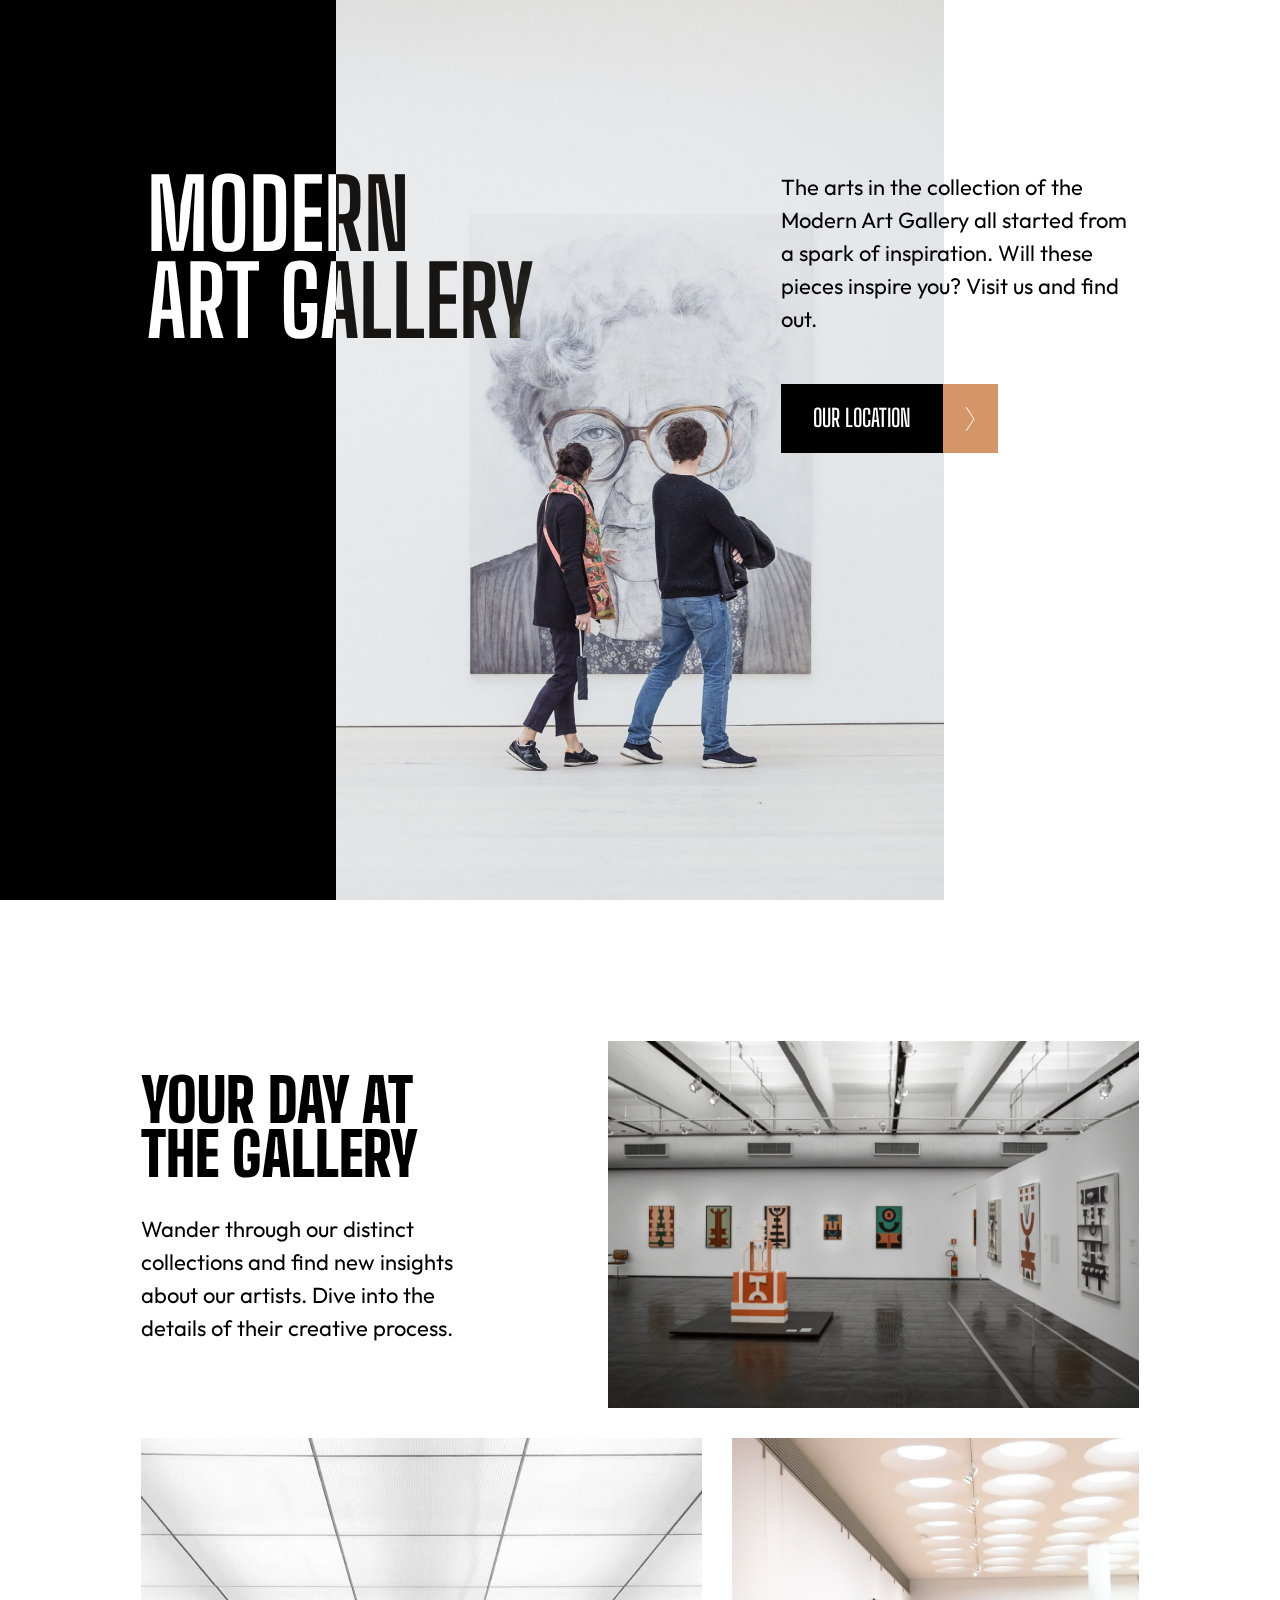
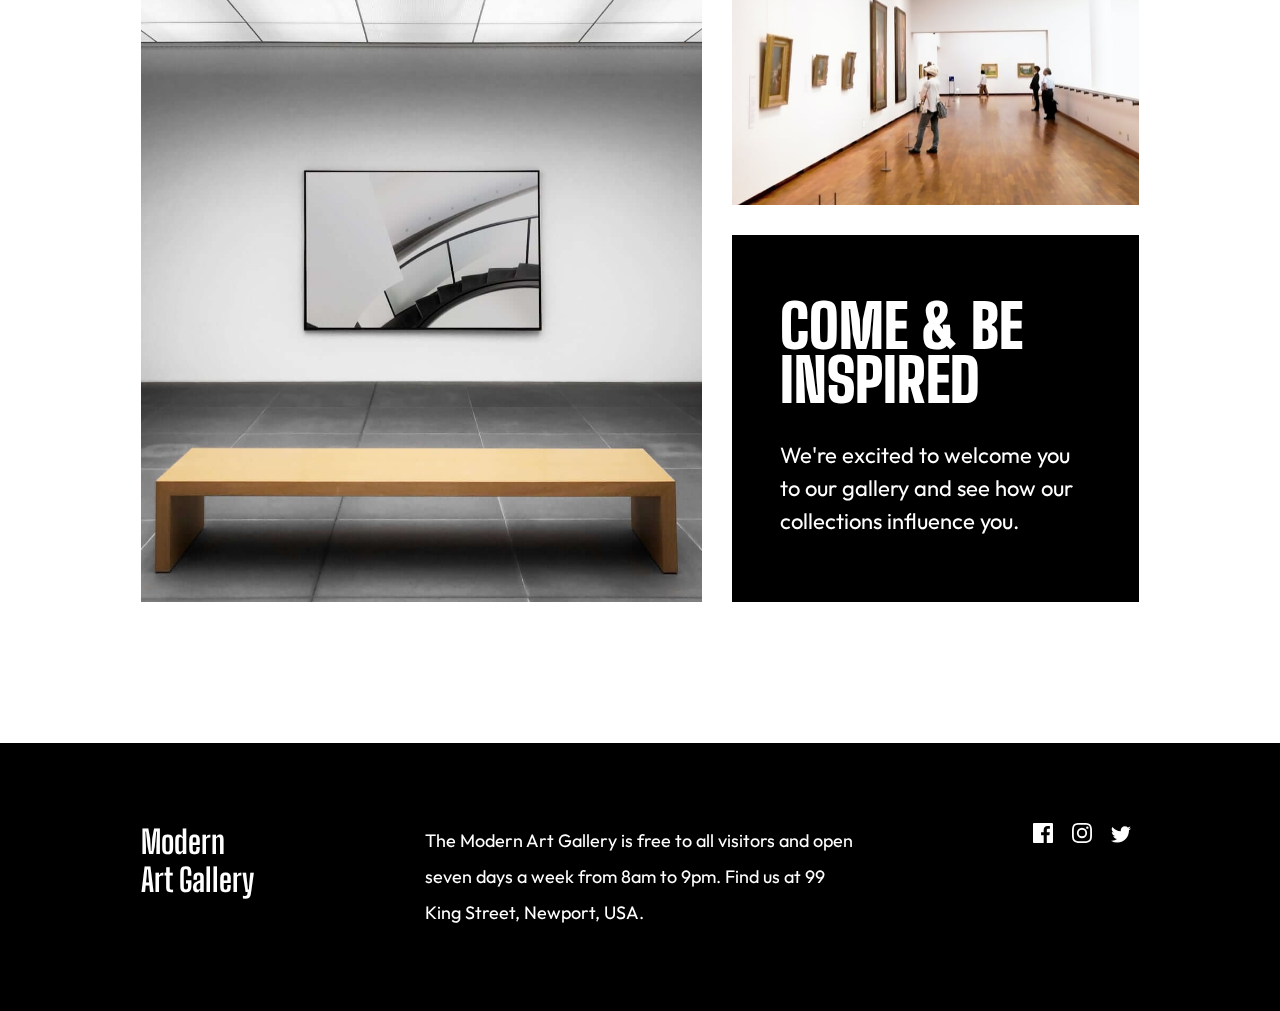
==== index.html @ ab027373 "first" ====
<!DOCTYPE html>
<html lang="en">
<head>
    <meta charset="UTF-8">
    <meta http-equiv="X-UA-Compatible" content="IE=edge">
    <meta name="viewport" content="width=device-width, initial-scale=1.0">
    <title>art gallery page</title>
    <link rel="stylesheet" href="index.css">
</head>
<body>
    <div class="hero__container">
        <div class="hero__section">  
            <div><h1>Modern<br> Art Gallery</h1></div>
            <div class="hero__content">
                <p>The arts in the collection of the Modern Art Gallery all started from a spark of inspiration. Will these pieces inspire you? Visit us and find out.</p>
                <div class="location__link">
                    <p>Our Location</p>
                    <img class="right__arrow" src="images/icons/icon-arrow-right.svg" alt="right arrow">
                </div>
            </div>
        </div>
    </div>

    <section>
        <div class="section__container">
            <div class="box item__1">
                <h2>Your day at the gallery</h2>
                <p>Wander through our distinct collections and find new insights about our artists. Dive into the details of their creative process.</p>
            </div>
            <div class="box item__2"><img src="images/desktop/image-grid-1@2x.jpg" alt="art gallery"></div>
            <div class="box item__3"><img src="images/desktop/image-grid-2@2x.jpg" alt="bench"></div>
            <div class="box item__4"><img src="images/desktop/image-grid-3@2x.jpg" alt="people"></div>
            <div class="box item__5">
                <h2>Come & be inspired</h2>
                <p>We're excited to welcome you to our gallery and see how our collections influence you.</p>
            </div>
        </div>
    </section>

    <footer>
        <div class="footer__container">
            <h2>Modern <br> Art Gallery</h2>
            <p>The Modern Art Gallery is free to all visitors and open seven days a week from 8am to 9pm. Find us at 99 King Street, Newport, USA.</p>
            <div class="socials">
                <img src="images/icons/icon-facebook.svg" alt="facebook icon">
                <img src="images/icons/icon-instagram.svg" alt="instagram icon">
                <img src="images/icons/icon-twitter.svg" alt="twitter icon">
            </div>
        </div>
    </footer>
</body>
</html>
---- index.css ----
@import url('https://fonts.googleapis.com/css2?family=Big+Shoulders+Display:wght@400;600;900&display=swap');
@import url('https://fonts.googleapis.com/css2?family=Outfit:wght@300&display=swap');

* {
    padding: 0;
    margin: 0;
    box-sizing: border-box;
    font-family: 'Outfit', sans-serif;
}

body {
    height: 100vh;
    max-width: 1440px;
    margin: 0 auto;
}

.hero__container {
    background: linear-gradient(to right, black 50%, white 50%);
    height: 100vh;
}

.hero__section {
    background-image: url(images/desktop/image-hero@2x.jpg);
    background-size: contain;
    background-repeat: no-repeat;
    background-position: center;
    height: 100vh;
    display: flex;
    justify-content: space-between;
    padding: 11.5%;
}

h1 {
    font-family: 'Big Shoulders Display', sans-serif;
    font-size: 6rem;
    text-transform: uppercase;
    line-height: .9;
    mix-blend-mode: difference;
    color: white;
    margin-top: 1.5rem;
}

.hero__content {
    width: 22rem;
    margin-top: 1.5rem;
}

.hero__content p {
    font-family: 'Outfit', sans-serif;
    font-size: 1.375rem;
    line-height: 1.5;
}

.location__link {
    display: flex;
    margin-top: 3rem;
}

.location__link p{
    margin-top: 0;
    padding: 1rem 2rem;
    color: white;
    background-color: black;
    text-transform: uppercase;
    font-size: 1.5rem;
    font-family: 'Big Shoulders Display', sans-serif;
    font-weight: 600;
    text-align: center;
}

.right__arrow {
    background: hsl(25, 56%, 62%);
    padding: 1.4rem;
    left: 10rem;
}

.section__container {
    padding: 11%;
    display: grid;
    grid-template-columns: 1fr .5fr .5fr .5fr 1fr 1fr;
    grid-template-rows: 1fr 1fr 1fr;
    grid-template-areas: 
    "one one . two two two"
    "three three three three four four"
    "three three three three five five";
    gap: 1.875rem;
    align-items: stretch;
}

.box img {
    height: 100%;
    width: 100%;
    object-fit: cover;
}

.item__1 {
    margin-top: 2rem;
    grid-area: one;
}

.item__1 h2 {
    font-family: 'Big Shoulders Display', sans-serif;
    text-transform: uppercase;
    font-weight: 900;
    font-size: 3.75rem;
    line-height: .9;
}

.item__1 p {
    font-size: 1.375rem;
    line-height: 1.5;
    margin-top: 2rem;
}

.item__2 {
    grid-area: two;
}

.item__3 {
    grid-area: three;
}

.item__4 {
    grid-area: four;
}

.item__5 {
    background: black;
    padding: 4rem 3rem;
    grid-area: five;
    height: 100%;
    width: 100%;
}

.item__5 h2 {
    font-family: 'Big Shoulders Display', sans-serif;
    color: white;
    font-weight: 900;
    font-size: 3.75rem;
    line-height: .9;
    text-transform: uppercase;
}

.item__5 p {
    color: white;
    margin-top: 2rem;
    line-height: 1.5;
    font-size: 1.375rem;
}

footer {
    background-color: black;
}

.footer__container {
    color: white;
    display: flex;
    justify-content: space-between;
    padding: 5rem 11%;
}

.footer__container h2 {
    font-family: 'Big Shoulders Display', sans-serif;
    font-size: 2rem;
}

.footer__container p {
    width: 26.8rem;
    font-size: 1.125rem;
    line-height: 2;
}

.socials img {
    padding: 0 .5rem;
}
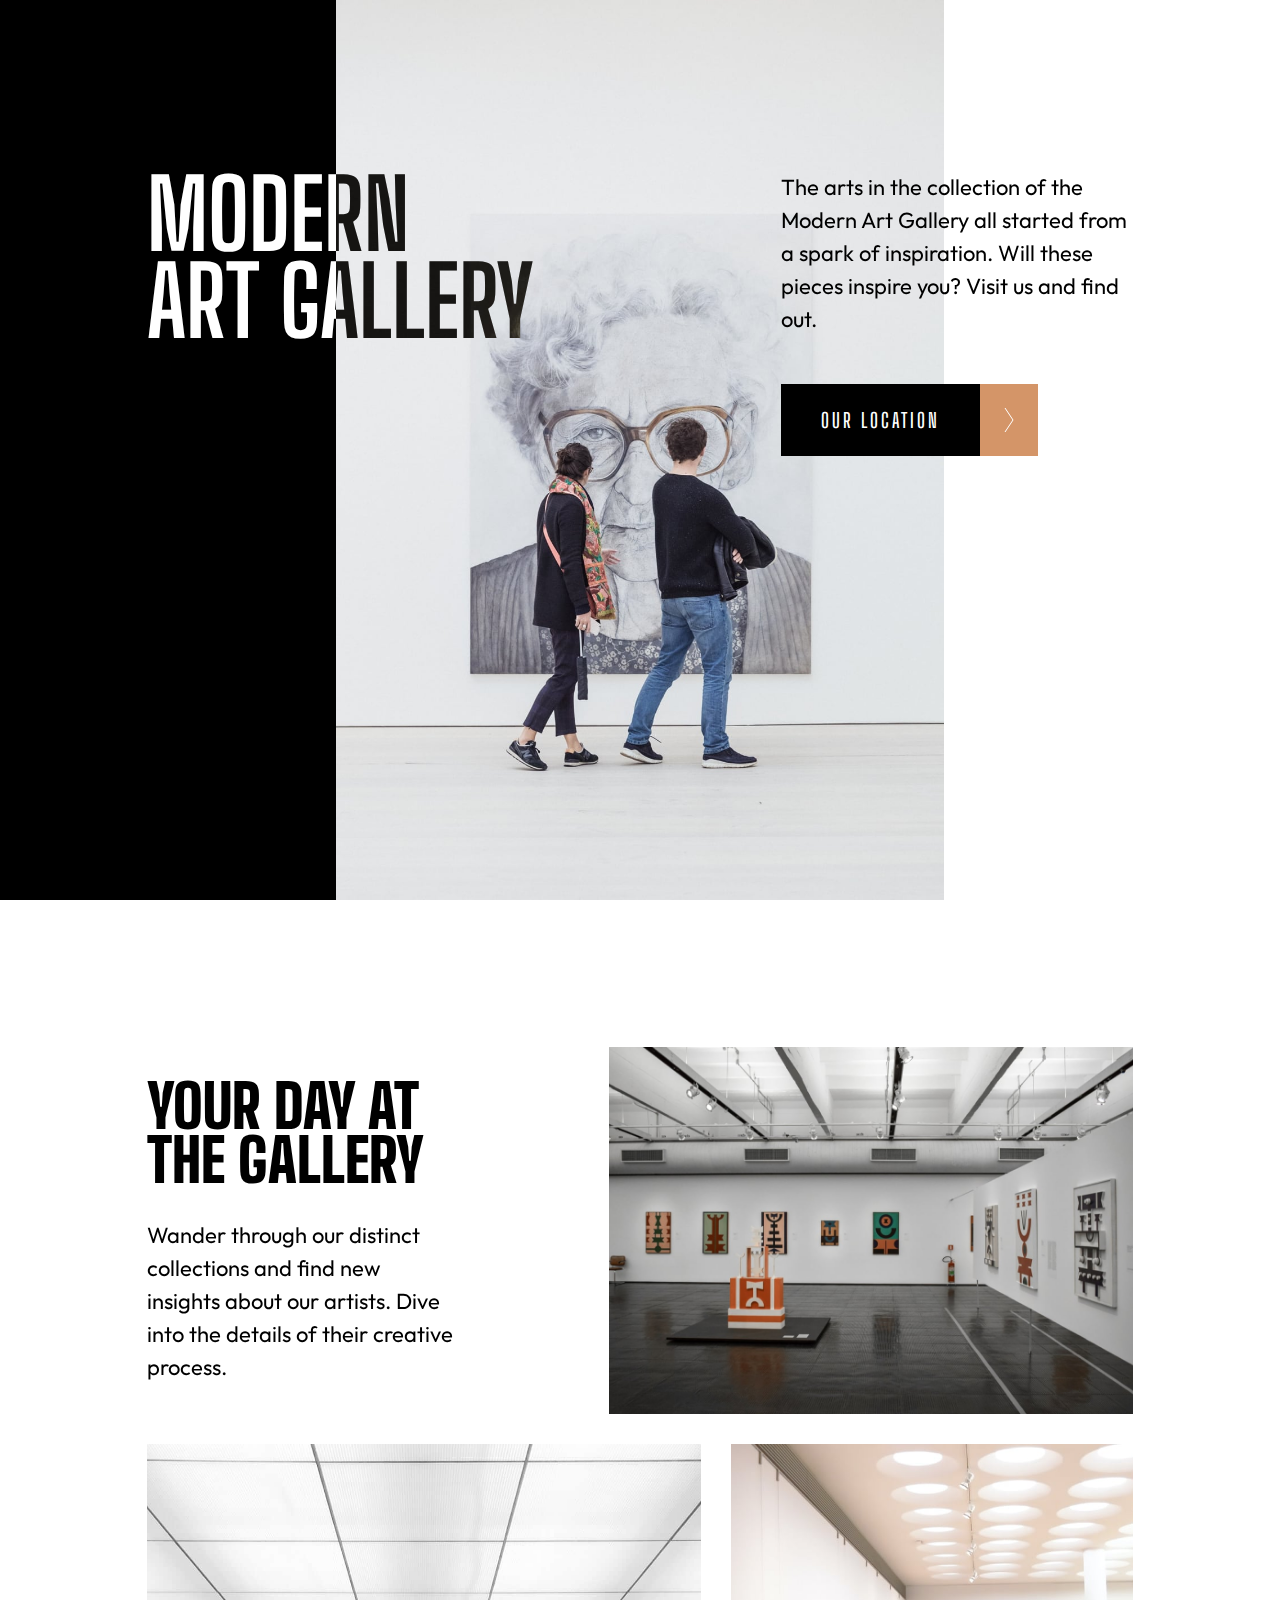
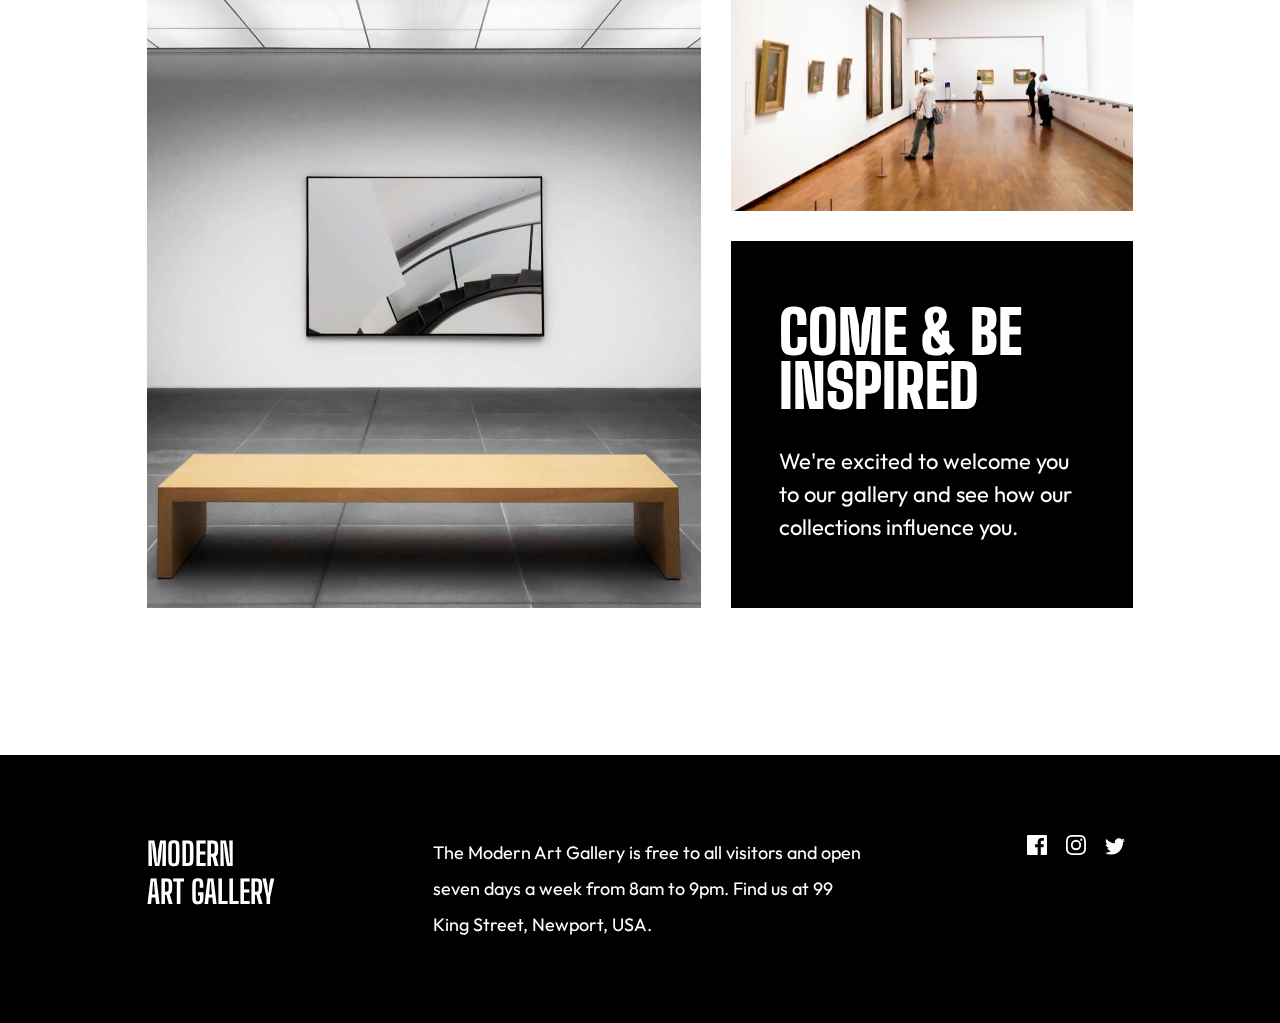
==== commit 13880efa: "cleaned up classes" ====
--- a/index.html
+++ b/index.html
@@ -4,32 +4,32 @@
     <meta charset="UTF-8">
     <meta http-equiv="X-UA-Compatible" content="IE=edge">
     <meta name="viewport" content="width=device-width, initial-scale=1.0">
-    <title>art gallery page</title>
-    <link rel="stylesheet" href="index.css">
+    <title>Art Gallery Page</title>
+    <link rel="stylesheet" href="/resources/index.css">
 </head>
 <body>
-    <div class="hero__container">
-        <div class="hero__section">  
+    <Section class="hero">
+        <div class="container">  
             <div><h1>Modern<br> Art Gallery</h1></div>
-            <div class="hero__content">
+            <div class="content">
                 <p>The arts in the collection of the Modern Art Gallery all started from a spark of inspiration. Will these pieces inspire you? Visit us and find out.</p>
-                <div class="location__link">
-                    <p>Our Location</p>
-                    <img class="right__arrow" src="images/icons/icon-arrow-right.svg" alt="right arrow">
+                <div class="link">
+                    <a href="/resources/location.html" class="text">Our Location</a>
+                    <a href="/resources/location.html"><img class="right__arrow" src="/resources/images/icons/icon-arrow-right.svg" alt="right arrow"></a>
                 </div>
             </div>
         </div>
-    </div>
+    </section>
 
-    <section>
-        <div class="section__container">
+    <section class="section__1">
+        <div class="container">
             <div class="box item__1">
                 <h2>Your day at the gallery</h2>
                 <p>Wander through our distinct collections and find new insights about our artists. Dive into the details of their creative process.</p>
             </div>
-            <div class="box item__2"><img src="images/desktop/image-grid-1@2x.jpg" alt="art gallery"></div>
-            <div class="box item__3"><img src="images/desktop/image-grid-2@2x.jpg" alt="bench"></div>
-            <div class="box item__4"><img src="images/desktop/image-grid-3@2x.jpg" alt="people"></div>
+            <div class="box item__2"><img src="/resources/images/desktop/image-grid-1@2x.jpg" alt="art gallery"></div>
+            <div class="box item__3"><img src="/resources/images/desktop/image-grid-2@2x.jpg" alt="bench"></div>
+            <div class="box item__4"><img src="/resources/images/desktop/image-grid-3@2x.jpg" alt="people"></div>
             <div class="box item__5">
                 <h2>Come & be inspired</h2>
                 <p>We're excited to welcome you to our gallery and see how our collections influence you.</p>
@@ -37,17 +37,18 @@
         </div>
     </section>
 
-    <footer>
-        <div class="footer__container">
+    <footer class="index">
+        <div class="container">
             <h2>Modern <br> Art Gallery</h2>
             <p>The Modern Art Gallery is free to all visitors and open seven days a week from 8am to 9pm. Find us at 99 King Street, Newport, USA.</p>
             <div class="socials">
-                <img src="images/icons/icon-facebook.svg" alt="facebook icon">
-                <img src="images/icons/icon-instagram.svg" alt="instagram icon">
-                <img src="images/icons/icon-twitter.svg" alt="twitter icon">
+                <a href="#"><svg width="20" height="20" xmlns="http://www.w3.org/2000/svg"><path class="icons" d="M18.896 0H1.104C.494 0 0 .494 0 1.104v17.793C0 19.506.494 20 1.104 20h9.58v-7.745H8.076V9.237h2.606V7.01c0-2.583 1.578-3.99 3.883-3.99 1.104 0 2.052.082 2.329.119v2.7h-1.598c-1.254 0-1.496.597-1.496 1.47v1.928h2.989l-.39 3.018h-2.6V20h5.098c.608 0 1.102-.494 1.102-1.104V1.104C20 .494 19.506 0 18.896 0Z" fill="#FFF"/></svg></a>
+                <a href="#"><svg width="20" height="20" xmlns="http://www.w3.org/2000/svg"><path class="icons" d="M10 1.802c2.67 0 2.987.01 4.042.059 2.71.123 3.975 1.409 4.099 4.099.048 1.054.057 1.37.057 4.04 0 2.672-.01 2.988-.057 4.042-.124 2.687-1.387 3.975-4.1 4.099-1.054.048-1.37.058-4.041.058-2.67 0-2.987-.01-4.04-.058-2.718-.124-3.977-1.416-4.1-4.1-.048-1.054-.058-1.37-.058-4.041 0-2.67.01-2.986.058-4.04.124-2.69 1.387-3.977 4.1-4.1 1.054-.048 1.37-.058 4.04-.058ZM10 0C7.284 0 6.944.012 5.877.06 2.246.227.227 2.242.061 5.877.01 6.944 0 7.284 0 10s.012 3.057.06 4.123c.167 3.632 2.182 5.65 5.817 5.817 1.067.048 1.407.06 4.123.06s3.057-.012 4.123-.06c3.629-.167 5.652-2.182 5.816-5.817.05-1.066.061-1.407.061-4.123s-.012-3.056-.06-4.122C19.777 2.249 17.76.228 14.124.06 13.057.01 12.716 0 10 0Zm0 4.865a5.135 5.135 0 1 0 0 10.27 5.135 5.135 0 0 0 0-10.27Zm0 8.468a3.333 3.333 0 1 1 0-6.666 3.333 3.333 0 0 1 0 6.666Zm5.338-9.87a1.2 1.2 0 1 0 0 2.4 1.2 1.2 0 0 0 0-2.4Z" fill="#FFF"/></svg></a>
+                <a href="#"><svg width="20" height="17" xmlns="http://www.w3.org/2000/svg"><path class="icons" d="M20 2.172a8.192 8.192 0 0 1-2.357.646 4.11 4.11 0 0 0 1.805-2.27 8.22 8.22 0 0 1-2.606.996A4.096 4.096 0 0 0 13.847.248c-2.65 0-4.596 2.472-3.998 5.037A11.648 11.648 0 0 1 1.392 1a4.109 4.109 0 0 0 1.27 5.478 4.086 4.086 0 0 1-1.858-.513c-.045 1.9 1.318 3.679 3.291 4.075a4.113 4.113 0 0 1-1.853.07 4.106 4.106 0 0 0 3.833 2.849A8.25 8.25 0 0 1 0 14.658a11.616 11.616 0 0 0 6.29 1.843c7.618 0 11.923-6.434 11.663-12.205A8.354 8.354 0 0 0 20 2.172Z" fill="#FFF"/></svg></a>
             </div>
         </div>
     </footer>
+    <script src="index.js"></script>
 </body>
 </html>
 
--- a/resources/index.css
+++ b/resources/index.css
@@ -0,0 +1,329 @@
+@import url('https://fonts.googleapis.com/css2?family=Big+Shoulders+Display:wght@400;600;900&display=swap');
+@import url('https://fonts.googleapis.com/css2?family=Outfit:wght@300&display=swap');
+
+* {
+    padding: 0;
+    margin: 0;
+    box-sizing: border-box;
+    font-family: 'Outfit', sans-serif;
+}
+
+body {
+    height: 100vh;
+    max-width: 1440px;
+    margin: 0 auto;
+}
+
+.hero {
+    background: linear-gradient(to right, black 50%, white 50%);
+    height: 100vh;
+}
+
+.hero .container {
+    background-image: url(images/desktop/image-hero@2x.jpg);
+    background-size: contain;
+    background-repeat: no-repeat;
+    background-position: center;
+    height: 100vh;
+    display: flex;
+    justify-content: space-between;
+    padding: 11.5%;
+    position: relative;
+}
+
+h1 {
+    font-family: 'Big Shoulders Display', sans-serif;
+    font-size: 6rem;
+    text-transform: uppercase;
+    line-height: .9;
+    mix-blend-mode: difference;
+    color: white;
+    margin-top: 1.5rem;
+}
+
+.hero .content {
+    width: 22rem;
+    margin-top: 1.5rem;
+}
+
+.hero .content p {
+    font-family: 'Outfit', sans-serif;
+    font-size: 1.375rem;
+    line-height: 1.5;
+}
+
+.hero .link {
+    margin-top: 3rem;
+    position: absolute;
+}
+
+.hero .link:hover .text {
+    background-color: hsl(25, 56%, 62%);
+    transition: .3s;
+}
+
+.hero .link:hover img {
+    background-color: black;
+    transition: .3s;
+}
+
+.hero .link .text{
+    position: absolute;
+    padding: 1.5rem 2.15rem;
+    color: white;
+    background-color: black;
+    text-transform: uppercase;
+    font-size: 1.25rem;
+    font-family: 'Big Shoulders Display', sans-serif;
+    font-weight: 600;
+    text-align: center;
+    text-decoration: none;
+    letter-spacing: .187rem;
+    width: 12.5rem;
+}
+
+.hero .right__arrow {
+    background: hsl(25, 56%, 62%);
+    padding: 1.5rem;
+    position: absolute;
+    right: -16.1rem;
+}
+
+.section__1 .container {
+    padding: 11.5%;
+    display: grid;
+    grid-template-columns: 1fr .5fr .5fr .5fr 1fr 1fr;
+    grid-template-rows: 1fr 1fr 1fr;
+    grid-template-areas: 
+    "one one . two two two"
+    "three three three three four four"
+    "three three three three five five";
+    gap: 1.875rem;
+    align-items: stretch;
+}
+
+.section__1 .box img {
+    height: 100%;
+    width: 100%;
+    object-fit: cover;
+}
+
+.item__1 {
+    margin-top: 2rem;
+    grid-area: one;
+}
+
+.item__1 h2 {
+    font-family: 'Big Shoulders Display', sans-serif;
+    text-transform: uppercase;
+    font-weight: 900;
+    font-size: 3.75rem;
+    line-height: .9;
+}
+
+.item__1 p {
+    font-size: 1.375rem;
+    line-height: 1.5;
+    margin-top: 2rem;
+}
+
+.item__2 {
+    grid-area: two;
+}
+
+.item__3 {
+    grid-area: three;
+}
+
+.item__4 {
+    grid-area: four;
+}
+
+.item__5 {
+    background: black;
+    padding: 4rem 3rem;
+    grid-area: five;
+    height: 100%;
+    width: 100%;
+}
+
+.item__5 h2 {
+    font-family: 'Big Shoulders Display', sans-serif;
+    color: white;
+    font-weight: 900;
+    font-size: 3.75rem;
+    line-height: .9;
+    text-transform: uppercase;
+}
+
+.item__5 p {
+    color: white;
+    margin-top: 2rem;
+    line-height: 1.5;
+    font-size: 1.375rem;
+}
+
+.index {
+    background-color: black;
+}
+
+.index .container {
+    color: white;
+    display: flex;
+    justify-content: space-between;
+    padding: 5rem 11.5%;
+}
+
+.index .container h2 {
+    font-family: 'Big Shoulders Display', sans-serif;
+    font-size: 2rem;
+    text-transform: uppercase;
+}
+
+.index .container p {
+    width: 26.8rem;
+    font-size: 1.125rem;
+    line-height: 2;
+}
+
+.index .socials a {
+    margin: 0 .5rem;
+    cursor: pointer;
+}
+
+.index .icons:hover {
+    fill: hsl(25, 56%, 62%);
+    transition: .3s;
+}
+
+/* location page */
+
+.map {
+    height: 75vh;
+    position: relative;
+}
+
+.map .links {
+    position: absolute;
+    margin-left: 11.5%;
+}
+
+.left__arrow {
+    position: absolute;
+    background-color: hsl(25, 56%, 62%);
+    padding: 1.5rem;
+
+}
+
+.map .links:hover .text {
+    background-color: hsl(25, 56%, 62%);
+    transition: .3s;
+}
+
+.map .links:hover img {
+    background-color: black;
+    transition: .3s;
+}
+
+.map .links .text {
+    position: absolute;
+    background-color: black;
+    text-decoration: none;
+    width: 12.5rem;
+    color: white;
+    text-transform: uppercase;
+    font-family: 'Big Shoulders Display', sans-serif;
+    font-size: 1.25rem;
+    padding: 1.5rem;
+    text-align: center;
+    left: 3.625rem;
+    letter-spacing: .187rem;
+}
+
+.map__location {
+    height: 100%;
+    width: 100%;
+    object-fit: cover;
+}
+
+.address {
+    background: black;
+    display: flex;
+    justify-content: space-between;
+    color: white;
+    padding: 11.5%;
+}
+
+.address h1 {
+    font-size: 4.375rem; 
+    margin-top: 0;
+    width: 50%;
+    line-height: 1;
+}
+
+.address .text {
+    width: 50%;
+}
+
+.address p {
+    font-size: 1.375rem;
+    line-height: 1.7;
+    margin-bottom: 2rem;
+}
+
+.address h2 {
+    color: hsl(25, 56%, 62%);
+    font-family: 'Big Shoulders Display', sans-serif;
+    font-size: 2.25rem;
+    margin-bottom: 2rem;
+    text-transform: uppercase;
+}
+
+.location {
+    background-color: hsl(25, 56%, 62%);
+}
+
+.location .container {
+    color: black;
+    display: flex;
+    justify-content: space-between;
+    padding: 5rem 11.5%;
+}
+
+.location .container p {
+    width: 26.8rem;
+    font-size: 1.125rem;
+    line-height: 2;
+}
+
+.location .socials a {
+    margin: 0 .5rem;
+    cursor: pointer;
+}
+
+.location .socials .icons {
+    fill: black;
+}
+
+.location .socials .icons:hover {
+    fill: white;
+    transition: .3s;
+}
+
+.location h2 {
+    font-size: 2rem;
+    text-transform: uppercase;
+    line-height: .9;
+    font-weight: 900;
+    font-family: 'Big Shoulders Display', sans-serif;
+}
+
+/* media queries */
+
+@media only screen and (max-width: 1025px) and (min-width: 769px) {
+    .hero__container {
+        background-image: url(images/desktop/image-hero.jpg);
+    }
+
+
+}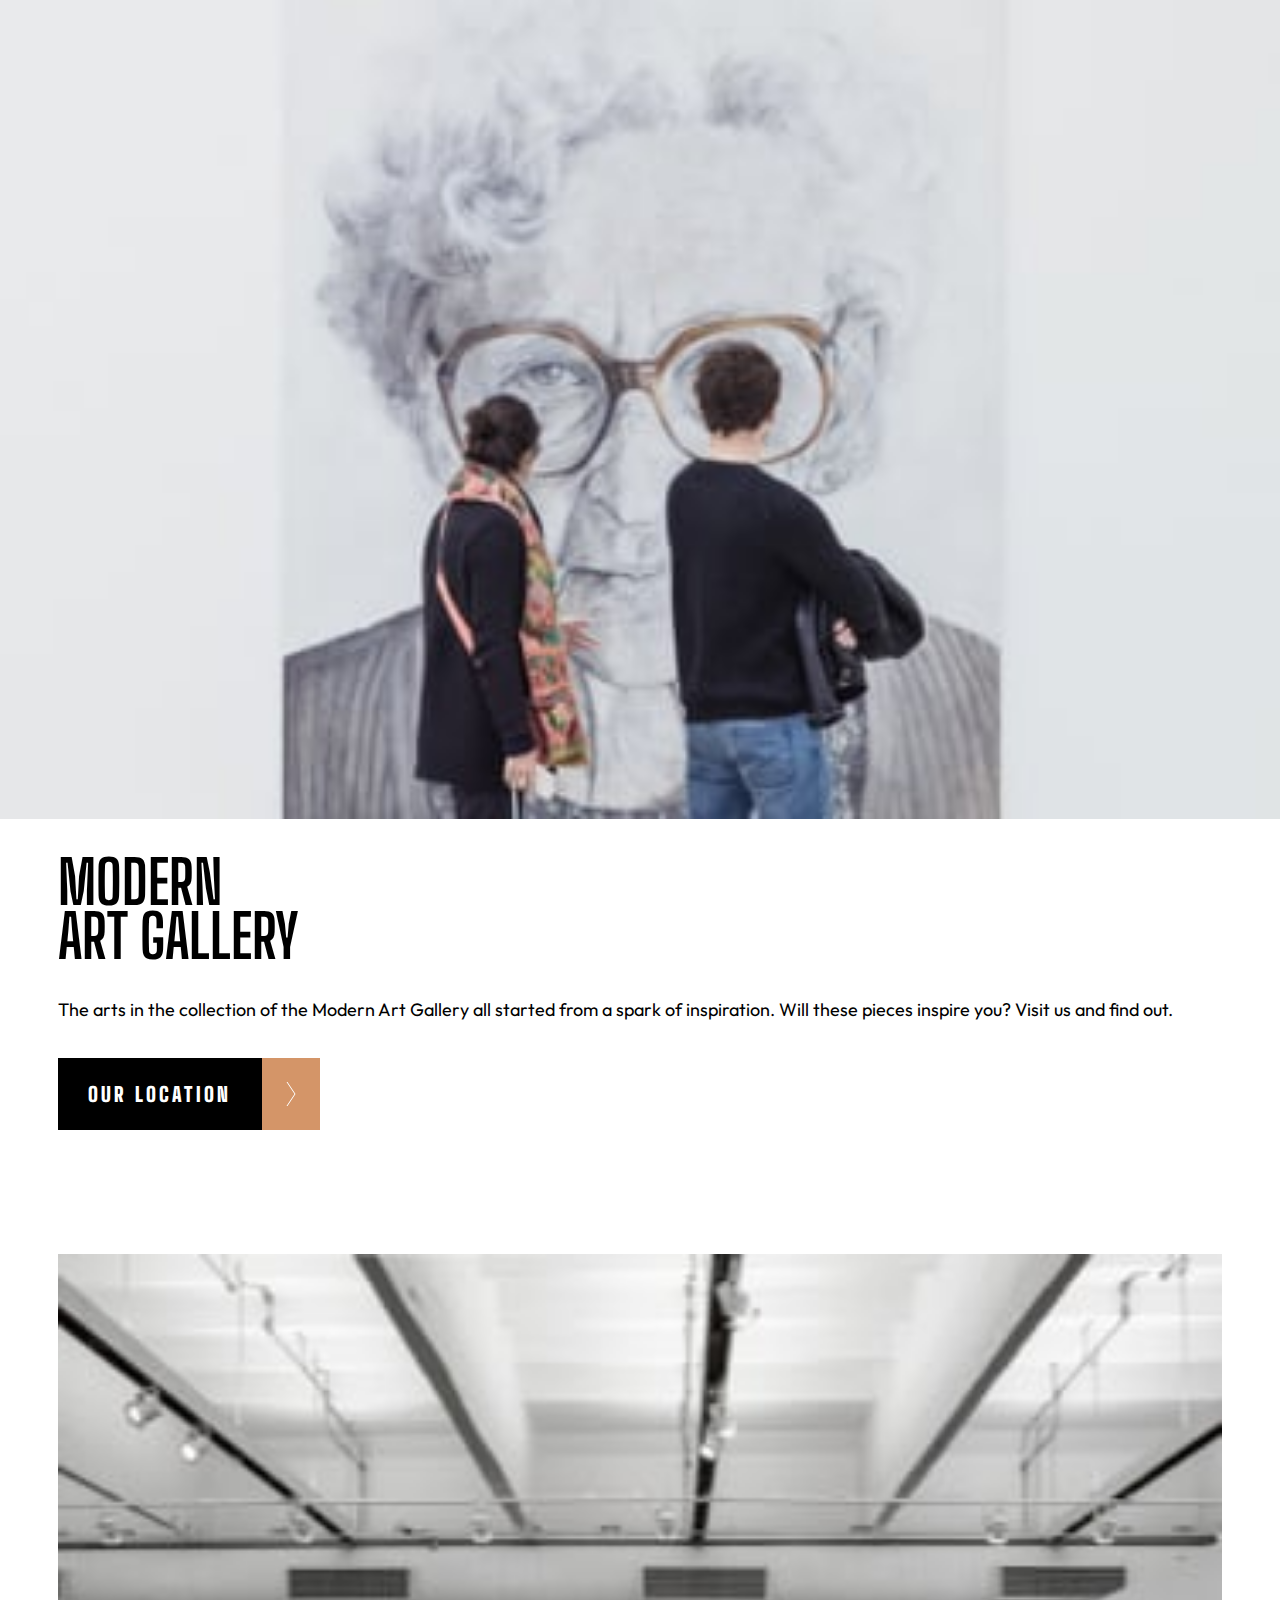
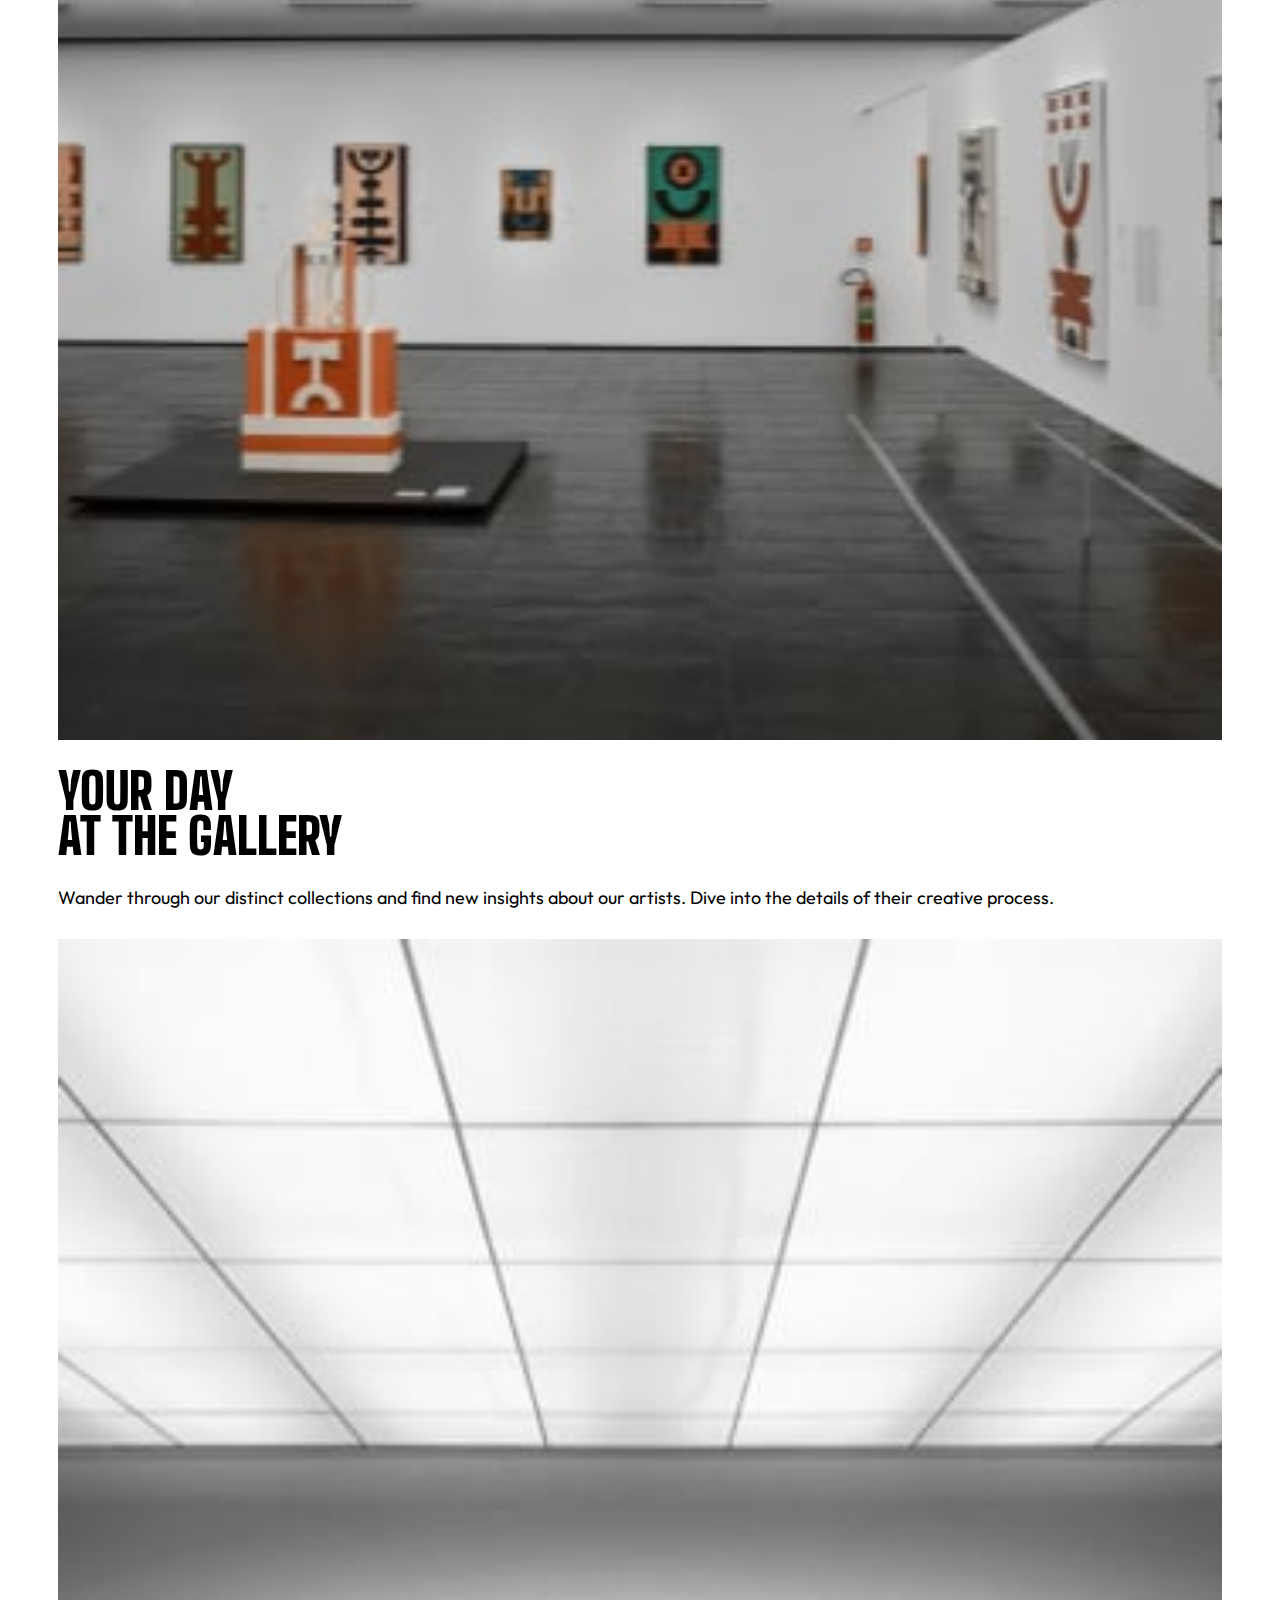
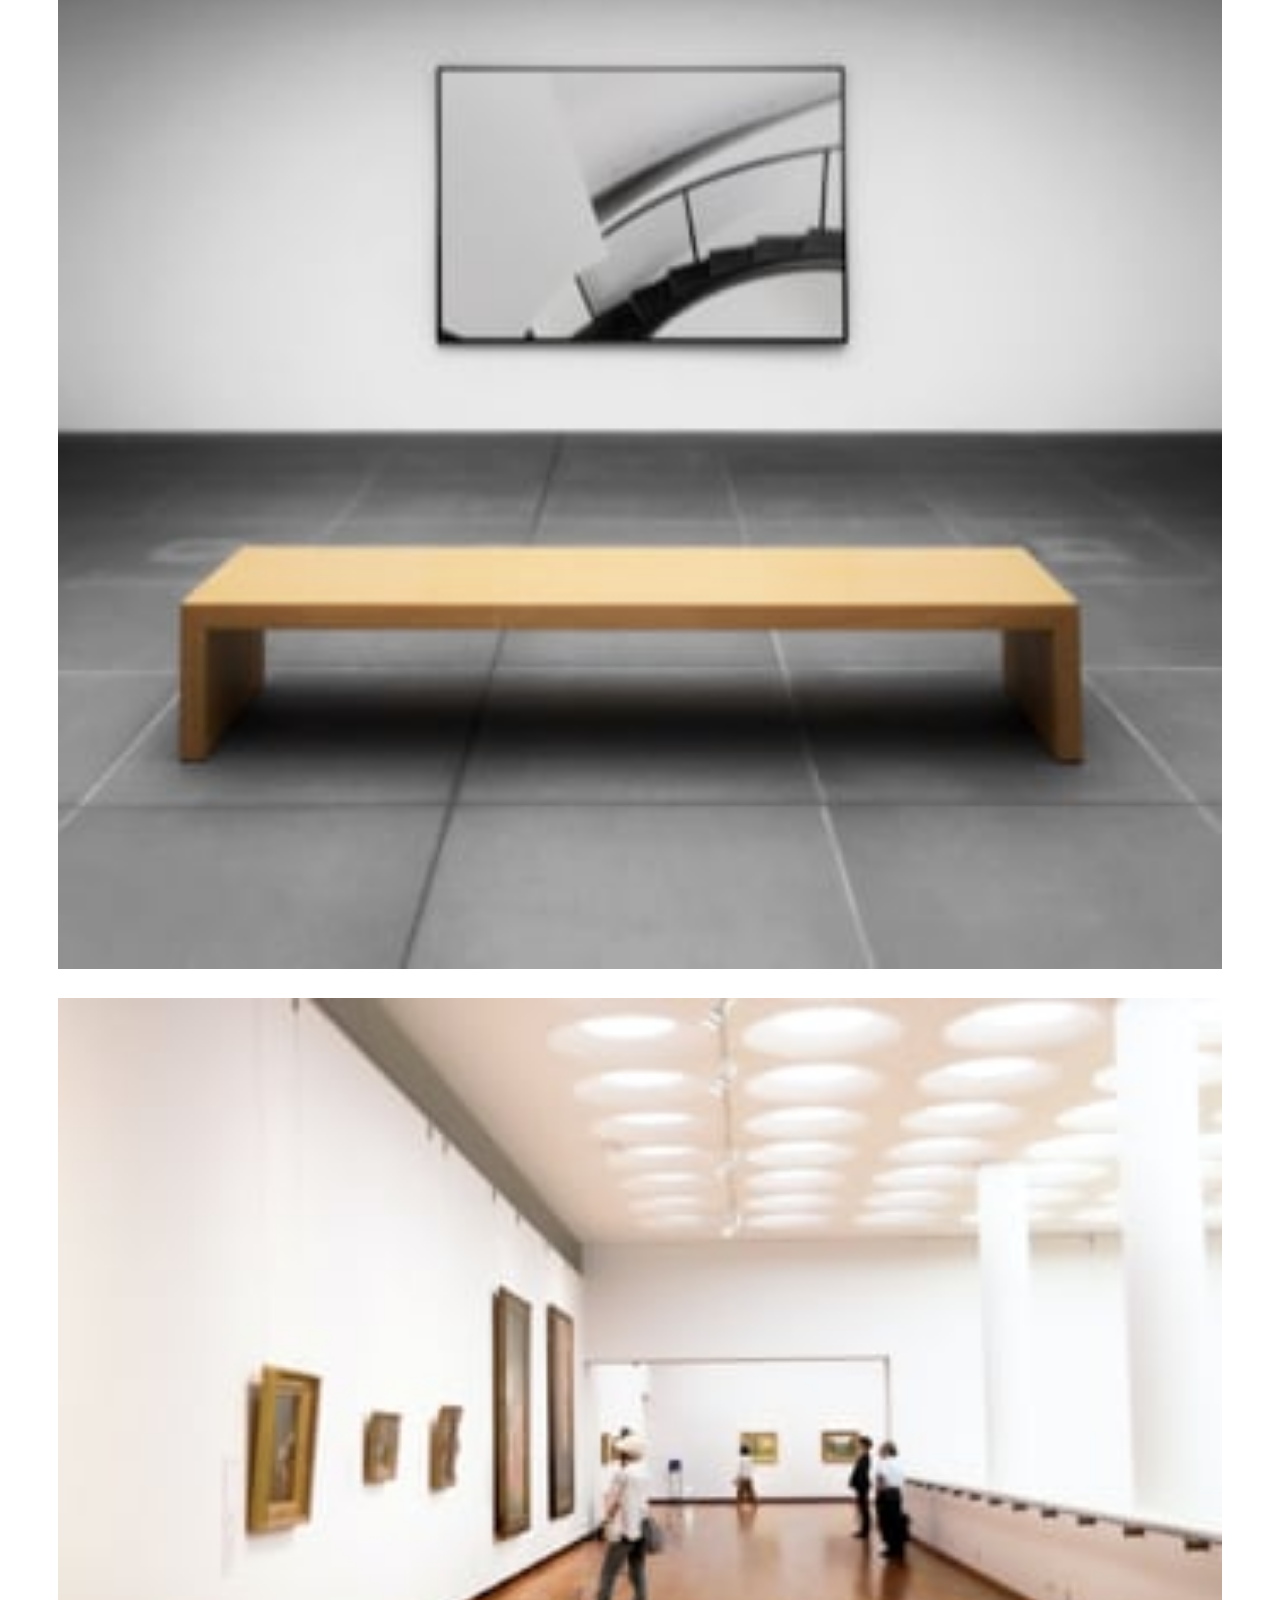
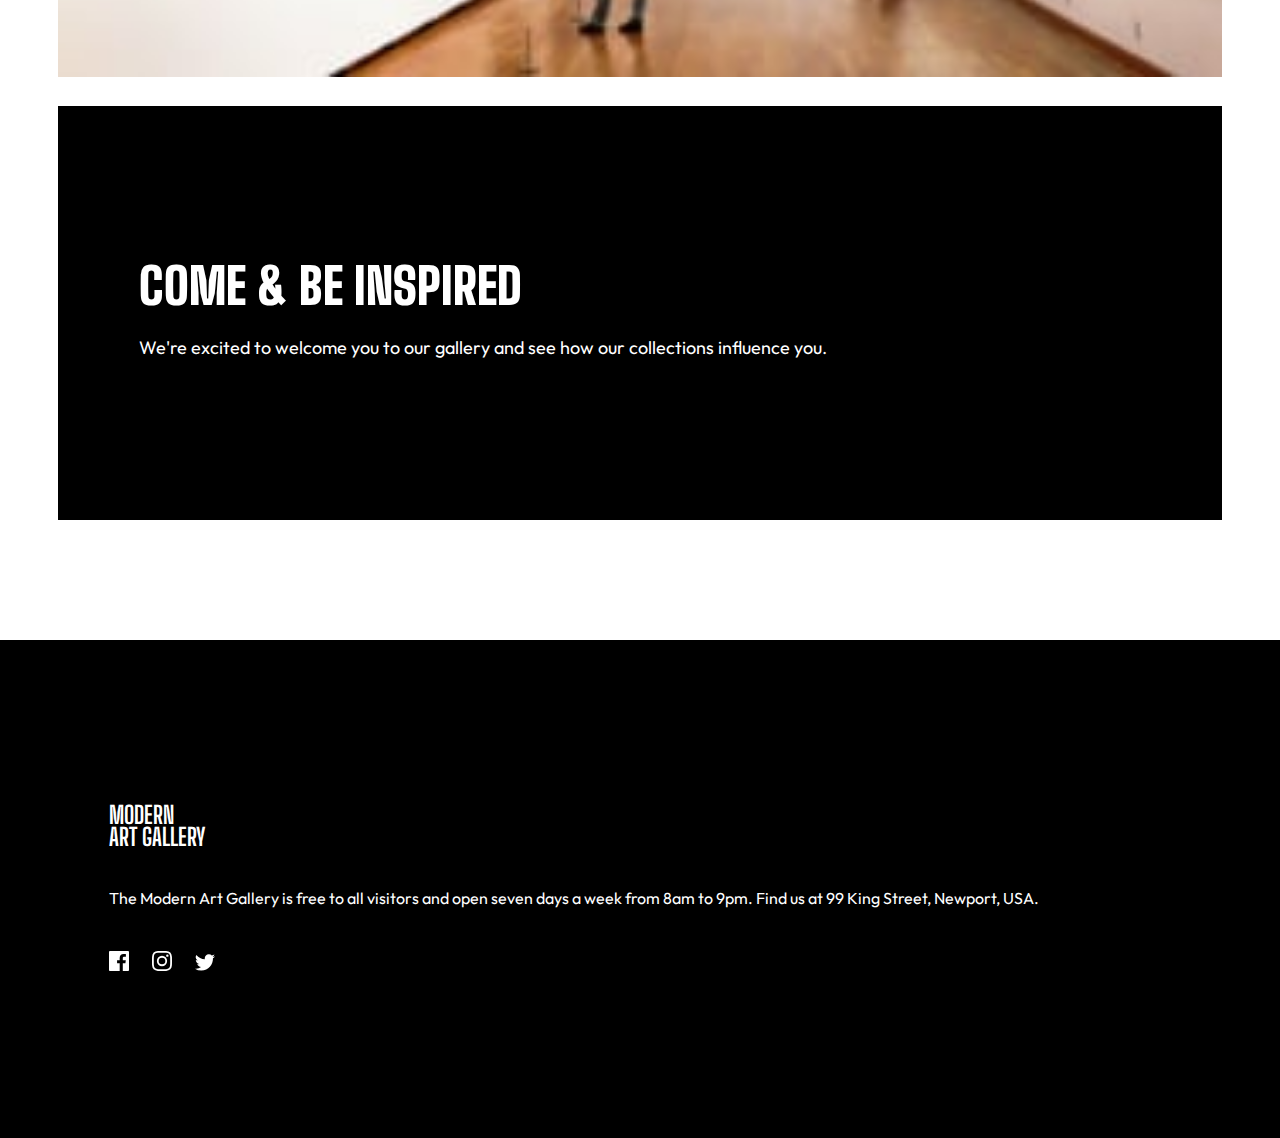
==== commit e7f46bde: "Restarted with mobile first approach" ====
--- a/index.html
+++ b/index.html
@@ -9,28 +9,41 @@
 </head>
 <body>
     <Section class="hero">
-        <div class="container">  
+        <picture>
+            <img class="image" src="/resources/images/mobile/image-hero.jpg" alt="hero_image">
+        </picture>
+        <div id="padding" class="container">  
             <div><h1>Modern<br> Art Gallery</h1></div>
             <div class="content">
                 <p>The arts in the collection of the Modern Art Gallery all started from a spark of inspiration. Will these pieces inspire you? Visit us and find out.</p>
-                <div class="link">
-                    <a href="/resources/location.html" class="text">Our Location</a>
-                    <a href="/resources/location.html"><img class="right__arrow" src="/resources/images/icons/icon-arrow-right.svg" alt="right arrow"></a>
+                <div class="links">
+                        <a href="/resources/location.html"><div class="text">Our Location</div>
+                        <a href="/resources/location.html"><img class="arrow right__arrow" src="/resources/images/icons/icon-arrow-right.svg" alt="right arrow"></a>
                 </div>
             </div>
-        </div>
-    </section>
+        </div>    
+    </section> 
 
-    <section class="section__1">
+    <section class="grid">
         <div class="container">
-            <div class="box item__1">
-                <h2>Your day at the gallery</h2>
+            <div class="box box__1">
+                <img src="/resources/images/mobile/image-grid-1.jpg" alt="art gallery">
+            </div>
+
+            <div class="box box__2">
+                <h2>Your day<br> at the gallery</h2>
                 <p>Wander through our distinct collections and find new insights about our artists. Dive into the details of their creative process.</p>
             </div>
-            <div class="box item__2"><img src="/resources/images/desktop/image-grid-1@2x.jpg" alt="art gallery"></div>
-            <div class="box item__3"><img src="/resources/images/desktop/image-grid-2@2x.jpg" alt="bench"></div>
-            <div class="box item__4"><img src="/resources/images/desktop/image-grid-3@2x.jpg" alt="people"></div>
-            <div class="box item__5">
+
+            <div class="box box__3">
+                <img src="/resources/images/mobile/image-grid-2.jpg" alt="bench">
+            </div>
+
+            <div class="box box__4">
+                <img src="/resources/images/mobile/image-grid-3.jpg" alt="people">
+            </div>
+
+            <div class="box box__5">
                 <h2>Come & be inspired</h2>
                 <p>We're excited to welcome you to our gallery and see how our collections influence you.</p>
             </div>
@@ -38,17 +51,14 @@
     </section>
 
     <footer class="index">
-        <div class="container">
-            <h2>Modern <br> Art Gallery</h2>
-            <p>The Modern Art Gallery is free to all visitors and open seven days a week from 8am to 9pm. Find us at 99 King Street, Newport, USA.</p>
-            <div class="socials">
-                <a href="#"><svg width="20" height="20" xmlns="http://www.w3.org/2000/svg"><path class="icons" d="M18.896 0H1.104C.494 0 0 .494 0 1.104v17.793C0 19.506.494 20 1.104 20h9.58v-7.745H8.076V9.237h2.606V7.01c0-2.583 1.578-3.99 3.883-3.99 1.104 0 2.052.082 2.329.119v2.7h-1.598c-1.254 0-1.496.597-1.496 1.47v1.928h2.989l-.39 3.018h-2.6V20h5.098c.608 0 1.102-.494 1.102-1.104V1.104C20 .494 19.506 0 18.896 0Z" fill="#FFF"/></svg></a>
-                <a href="#"><svg width="20" height="20" xmlns="http://www.w3.org/2000/svg"><path class="icons" d="M10 1.802c2.67 0 2.987.01 4.042.059 2.71.123 3.975 1.409 4.099 4.099.048 1.054.057 1.37.057 4.04 0 2.672-.01 2.988-.057 4.042-.124 2.687-1.387 3.975-4.1 4.099-1.054.048-1.37.058-4.041.058-2.67 0-2.987-.01-4.04-.058-2.718-.124-3.977-1.416-4.1-4.1-.048-1.054-.058-1.37-.058-4.041 0-2.67.01-2.986.058-4.04.124-2.69 1.387-3.977 4.1-4.1 1.054-.048 1.37-.058 4.04-.058ZM10 0C7.284 0 6.944.012 5.877.06 2.246.227.227 2.242.061 5.877.01 6.944 0 7.284 0 10s.012 3.057.06 4.123c.167 3.632 2.182 5.65 5.817 5.817 1.067.048 1.407.06 4.123.06s3.057-.012 4.123-.06c3.629-.167 5.652-2.182 5.816-5.817.05-1.066.061-1.407.061-4.123s-.012-3.056-.06-4.122C19.777 2.249 17.76.228 14.124.06 13.057.01 12.716 0 10 0Zm0 4.865a5.135 5.135 0 1 0 0 10.27 5.135 5.135 0 0 0 0-10.27Zm0 8.468a3.333 3.333 0 1 1 0-6.666 3.333 3.333 0 0 1 0 6.666Zm5.338-9.87a1.2 1.2 0 1 0 0 2.4 1.2 1.2 0 0 0 0-2.4Z" fill="#FFF"/></svg></a>
-                <a href="#"><svg width="20" height="17" xmlns="http://www.w3.org/2000/svg"><path class="icons" d="M20 2.172a8.192 8.192 0 0 1-2.357.646 4.11 4.11 0 0 0 1.805-2.27 8.22 8.22 0 0 1-2.606.996A4.096 4.096 0 0 0 13.847.248c-2.65 0-4.596 2.472-3.998 5.037A11.648 11.648 0 0 1 1.392 1a4.109 4.109 0 0 0 1.27 5.478 4.086 4.086 0 0 1-1.858-.513c-.045 1.9 1.318 3.679 3.291 4.075a4.113 4.113 0 0 1-1.853.07 4.106 4.106 0 0 0 3.833 2.849A8.25 8.25 0 0 1 0 14.658a11.616 11.616 0 0 0 6.29 1.843c7.618 0 11.923-6.434 11.663-12.205A8.354 8.354 0 0 0 20 2.172Z" fill="#FFF"/></svg></a>
-            </div>
+        <h2>Modern<br> art gallery</h2>
+        <p>The Modern Art Gallery is free to all visitors and open seven days a week from 8am to 9pm. Find us at 99 King Street, Newport, USA.</p>
+        <div class="socials">
+            <a class="facebook" href="#"><svg width="20" height="20" xmlns="http://www.w3.org/2000/svg"><path class="icons" d="M18.896 0H1.104C.494 0 0 .494 0 1.104v17.793C0 19.506.494 20 1.104 20h9.58v-7.745H8.076V9.237h2.606V7.01c0-2.583 1.578-3.99 3.883-3.99 1.104 0 2.052.082 2.329.119v2.7h-1.598c-1.254 0-1.496.597-1.496 1.47v1.928h2.989l-.39 3.018h-2.6V20h5.098c.608 0 1.102-.494 1.102-1.104V1.104C20 .494 19.506 0 18.896 0Z" fill="#FFF"/></svg></a>
+            <a class="instagram" href="#"><svg width="20" height="20" xmlns="http://www.w3.org/2000/svg"><path class="icons" d="M10 1.802c2.67 0 2.987.01 4.042.059 2.71.123 3.975 1.409 4.099 4.099.048 1.054.057 1.37.057 4.04 0 2.672-.01 2.988-.057 4.042-.124 2.687-1.387 3.975-4.1 4.099-1.054.048-1.37.058-4.041.058-2.67 0-2.987-.01-4.04-.058-2.718-.124-3.977-1.416-4.1-4.1-.048-1.054-.058-1.37-.058-4.041 0-2.67.01-2.986.058-4.04.124-2.69 1.387-3.977 4.1-4.1 1.054-.048 1.37-.058 4.04-.058ZM10 0C7.284 0 6.944.012 5.877.06 2.246.227.227 2.242.061 5.877.01 6.944 0 7.284 0 10s.012 3.057.06 4.123c.167 3.632 2.182 5.65 5.817 5.817 1.067.048 1.407.06 4.123.06s3.057-.012 4.123-.06c3.629-.167 5.652-2.182 5.816-5.817.05-1.066.061-1.407.061-4.123s-.012-3.056-.06-4.122C19.777 2.249 17.76.228 14.124.06 13.057.01 12.716 0 10 0Zm0 4.865a5.135 5.135 0 1 0 0 10.27 5.135 5.135 0 0 0 0-10.27Zm0 8.468a3.333 3.333 0 1 1 0-6.666 3.333 3.333 0 0 1 0 6.666Zm5.338-9.87a1.2 1.2 0 1 0 0 2.4 1.2 1.2 0 0 0 0-2.4Z" fill="#FFF"/></svg></a>
+            <a class="twitter" href="#"><svg width="20" height="17" xmlns="http://www.w3.org/2000/svg"><path class="icons" d="M20 2.172a8.192 8.192 0 0 1-2.357.646 4.11 4.11 0 0 0 1.805-2.27 8.22 8.22 0 0 1-2.606.996A4.096 4.096 0 0 0 13.847.248c-2.65 0-4.596 2.472-3.998 5.037A11.648 11.648 0 0 1 1.392 1a4.109 4.109 0 0 0 1.27 5.478 4.086 4.086 0 0 1-1.858-.513c-.045 1.9 1.318 3.679 3.291 4.075a4.113 4.113 0 0 1-1.853.07 4.106 4.106 0 0 0 3.833 2.849A8.25 8.25 0 0 1 0 14.658a11.616 11.616 0 0 0 6.29 1.843c7.618 0 11.923-6.434 11.663-12.205A8.354 8.354 0 0 0 20 2.172Z" fill="#FFF"/></svg></a>
         </div>
     </footer>
-    <script src="index.js"></script>
 </body>
 </html>
 
--- a/resources/index.css
+++ b/resources/index.css
@@ -11,184 +11,133 @@
 body {
     height: 100vh;
     max-width: 1440px;
+    min-width: 320px;
     margin: 0 auto;
 }
 
 .hero {
-    background: linear-gradient(to right, black 50%, white 50%);
-    height: 100vh;
+  /*  background: linear-gradient(to right, black 50%, white 50%);*/
+    position: relative;
+}
+
+.hero .image {
+    width: 100%;
 }
 
 .hero .container {
-    background-image: url(images/desktop/image-hero@2x.jpg);
-    background-size: contain;
-    background-repeat: no-repeat;
-    background-position: center;
-    height: 100vh;
-    display: flex;
-    justify-content: space-between;
-    padding: 11.5%;
-    position: relative;
-}
-
-h1 {
-    font-family: 'Big Shoulders Display', sans-serif;
-    font-size: 6rem;
-    text-transform: uppercase;
-    line-height: .9;
-    mix-blend-mode: difference;
-    color: white;
-    margin-top: 1.5rem;
-}
-
-.hero .content {
-    width: 22rem;
-    margin-top: 1.5rem;
-}
-
-.hero .content p {
-    font-family: 'Outfit', sans-serif;
-    font-size: 1.375rem;
-    line-height: 1.5;
-}
-
-.hero .link {
-    margin-top: 3rem;
-    position: absolute;
-}
-
-.hero .link:hover .text {
-    background-color: hsl(25, 56%, 62%);
-    transition: .3s;
-}
-
-.hero .link:hover img {
-    background-color: black;
-    transition: .3s;
-}
-
-.hero .link .text{
-    position: absolute;
-    padding: 1.5rem 2.15rem;
-    color: white;
-    background-color: black;
-    text-transform: uppercase;
-    font-size: 1.25rem;
-    font-family: 'Big Shoulders Display', sans-serif;
-    font-weight: 600;
-    text-align: center;
-    text-decoration: none;
-    letter-spacing: .187rem;
-    width: 12.5rem;
-}
-
-.hero .right__arrow {
-    background: hsl(25, 56%, 62%);
-    padding: 1.5rem;
-    position: absolute;
-    right: -16.1rem;
-}
-
-.section__1 .container {
-    padding: 11.5%;
-    display: grid;
-    grid-template-columns: 1fr .5fr .5fr .5fr 1fr 1fr;
-    grid-template-rows: 1fr 1fr 1fr;
-    grid-template-areas: 
-    "one one . two two two"
-    "three three three three four four"
-    "three three three three five five";
-    gap: 1.875rem;
-    align-items: stretch;
-}
-
-.section__1 .box img {
-    height: 100%;
-    width: 100%;
-    object-fit: cover;
-}
-
-.item__1 {
-    margin-top: 2rem;
-    grid-area: one;
-}
-
-.item__1 h2 {
-    font-family: 'Big Shoulders Display', sans-serif;
-    text-transform: uppercase;
-    font-weight: 900;
+    padding: 0 4.5%;
+}
+
+.container h1 {
+    font-family: 'Big Shoulders Display', sans-serif;
     font-size: 3.75rem;
     line-height: .9;
-}
-
-.item__1 p {
-    font-size: 1.375rem;
-    line-height: 1.5;
+    text-transform: uppercase;
     margin-top: 2rem;
 }
 
-.item__2 {
-    grid-area: two;
-}
-
-.item__3 {
-    grid-area: three;
-}
-
-.item__4 {
-    grid-area: four;
-}
-
-.item__5 {
-    background: black;
-    padding: 4rem 3rem;
-    grid-area: five;
-    height: 100%;
+.hero .content {
+    margin-top: 2rem;
+}
+
+.hero .content p {
+    font-size: 1.125rem;
+    line-height: 1.7;
+}
+
+.links {
+    display: flex;
+    margin-top: 2rem;
+    width: 16.25rem;
+}
+
+.hero .links a {
+    text-decoration: none;
+    color: white;
+
+}
+
+.links .text {
+    font-family: 'Big Shoulders Display', sans-serif;
+    width: 12.75rem;
+    height: 4.5rem;
+    background-color: black;
+    display: flex;
+    justify-content: center;
+    align-items: center;
+    font-size: 1.25rem;
+    text-transform: uppercase;
+    font-weight: 900;
+    letter-spacing: .2rem;
+}
+
+.arrow {
+    padding: 1.5rem;
+    background-color: hsl(25, 56%, 62%);
+}
+
+.hero .links:hover .text {
+    background-color: hsl(25, 56%, 62%);
+    transition: .3s;
+}
+
+.hero .links:hover img {
+    background-color: black;
+    transition: .3s;
+}
+
+.grid .container {
+    margin-top: 7.5rem;
+    padding: 0 4.5%;
+    display: grid;
+    grid-template-columns: 1fr;
+    row-gap: 1.5625rem;
+}
+
+.box img, .box {
     width: 100%;
 }
 
-.item__5 h2 {
-    font-family: 'Big Shoulders Display', sans-serif;
-    color: white;
+.box__2 h2, .box__5 h2 {
+    font-family: 'Big Shoulders Display', sans-serif;
     font-weight: 900;
-    font-size: 3.75rem;
+    font-size: 3.125rem;
+    text-transform: uppercase;
     line-height: .9;
-    text-transform: uppercase;
-}
-
-.item__5 p {
-    color: white;
-    margin-top: 2rem;
-    line-height: 1.5;
-    font-size: 1.375rem;
-}
-
-.index {
-    background-color: black;
-}
-
-.index .container {
-    color: white;
-    display: flex;
-    justify-content: space-between;
-    padding: 5rem 11.5%;
-}
-
-.index .container h2 {
-    font-family: 'Big Shoulders Display', sans-serif;
-    font-size: 2rem;
-    text-transform: uppercase;
-}
-
-.index .container p {
-    width: 26.8rem;
+}
+
+.box__2 p, .box__5 p {
+    margin-top: 1.5rem;
     font-size: 1.125rem;
-    line-height: 2;
-}
-
-.index .socials a {
-    margin: 0 .5rem;
-    cursor: pointer;
+    line-height: 1.7;
+}
+
+.box__5 {
+    color: white;
+    background-color: black;
+    padding: 13.5% 7%;
+}
+
+footer {
+    margin-top: 7.5rem;
+    background-color: black;
+    color: white;
+    padding: 12.8% 8.5%;
+}
+
+footer h2 {
+    font-family: 'Big Shoulders Display', sans-serif;
+    line-height: .9;
+    text-transform: uppercase;
+}
+
+footer p {
+    line-height: 1.7;
+    margin-top: 2.375rem;
+}
+
+footer .socials {
+    margin-top: 2.375rem;
 }
 
 .index .icons:hover {
@@ -196,134 +145,83 @@
     transition: .3s;
 }
 
-/* location page */
+.socials .instagram {
+    margin: 0 1.25rem;
+}
+
+/* location css */
 
 .map {
-    height: 75vh;
     position: relative;
+    margin-bottom: -.25rem;
+}
+
+.map image {
+    width: 100%;
+}
+
+.map .links a {
+    text-decoration: none;
+    color: white;
 }
 
 .map .links {
     position: absolute;
-    margin-left: 11.5%;
-}
-
-.left__arrow {
-    position: absolute;
-    background-color: hsl(25, 56%, 62%);
-    padding: 1.5rem;
-
+    top: 0;
+    margin: 0;
+}
+
+.map .links .left__arrow {
+    background-color: black;
+}
+
+.map .links .text {
+    background-color: hsl(25, 56%, 62%);
 }
 
 .map .links:hover .text {
-    background-color: hsl(25, 56%, 62%);
+    background-color: black;
     transition: .3s;
 }
 
 .map .links:hover img {
-    background-color: black;
-    transition: .3s;
-}
-
-.map .links .text {
-    position: absolute;
-    background-color: black;
-    text-decoration: none;
-    width: 12.5rem;
-    color: white;
-    text-transform: uppercase;
-    font-family: 'Big Shoulders Display', sans-serif;
-    font-size: 1.25rem;
-    padding: 1.5rem;
-    text-align: center;
-    left: 3.625rem;
-    letter-spacing: .187rem;
-}
-
-.map__location {
-    height: 100%;
-    width: 100%;
-    object-fit: cover;
+    background-color: hsl(25, 56%, 62%);
+    transition: .3s;
 }
 
 .address {
-    background: black;
-    display: flex;
-    justify-content: space-between;
-    color: white;
-    padding: 11.5%;
+    background-color: black;
+    padding: 13% 4.5% 15% 4.5%; 
 }
 
 .address h1 {
-    font-size: 4.375rem; 
+    font-family: 'Big Shoulders Display', sans-serif;
+    color: white;
+    font-size: 3.125rem;
+    text-transform: uppercase;
+}
+
+.address h2 {
+    font-family: 'Big Shoulders Display', sans-serif;
+    color: hsl(25, 56%, 62%);
+    text-transform: uppercase;
+    font-size: 2rem;
+}
+
+.address p {
+    color: white;
+    font-size: 1.125rem;
+    line-height: 1.7;
+    margin-top: 1.25rem;
+}
+
+.location {
     margin-top: 0;
-    width: 50%;
-    line-height: 1;
-}
-
-.address .text {
-    width: 50%;
-}
-
-.address p {
-    font-size: 1.375rem;
-    line-height: 1.7;
-    margin-bottom: 2rem;
-}
-
-.address h2 {
-    color: hsl(25, 56%, 62%);
-    font-family: 'Big Shoulders Display', sans-serif;
-    font-size: 2.25rem;
-    margin-bottom: 2rem;
-    text-transform: uppercase;
-}
-
-.location {
-    background-color: hsl(25, 56%, 62%);
-}
-
-.location .container {
+    background-color: hsl(25, 56%, 62%);
     color: black;
-    display: flex;
-    justify-content: space-between;
-    padding: 5rem 11.5%;
-}
-
-.location .container p {
-    width: 26.8rem;
-    font-size: 1.125rem;
-    line-height: 2;
-}
-
-.location .socials a {
-    margin: 0 .5rem;
-    cursor: pointer;
-}
-
-.location .socials .icons {
-    fill: black;
-}
-
-.location .socials .icons:hover {
-    fill: white;
-    transition: .3s;
-}
-
-.location h2 {
-    font-size: 2rem;
-    text-transform: uppercase;
-    line-height: .9;
-    font-weight: 900;
-    font-family: 'Big Shoulders Display', sans-serif;
-}
-
-/* media queries */
-
-@media only screen and (max-width: 1025px) and (min-width: 769px) {
-    .hero__container {
-        background-image: url(images/desktop/image-hero.jpg);
-    }
-
-
-}+}
+
+.location .icons:hover {
+    fill: hsl(0, 0%, 100%);
+    transition: .3s;
+}
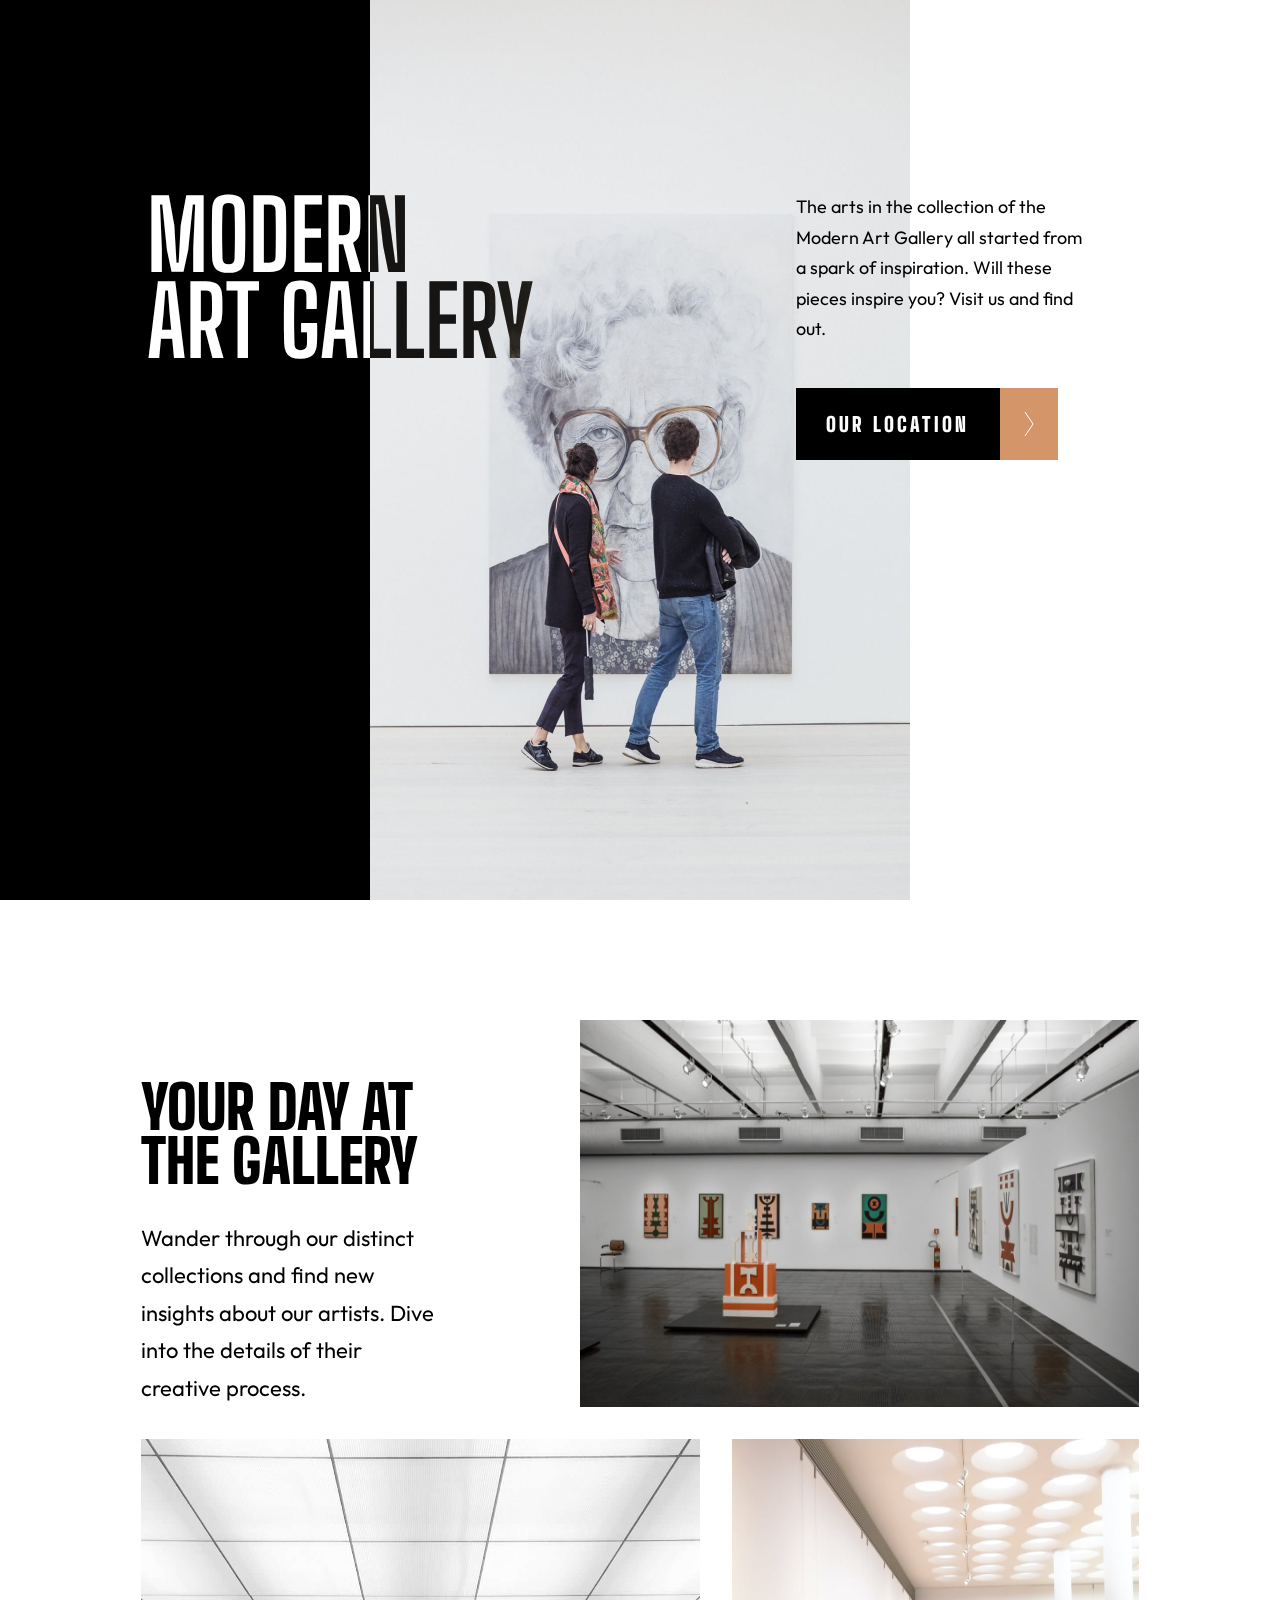
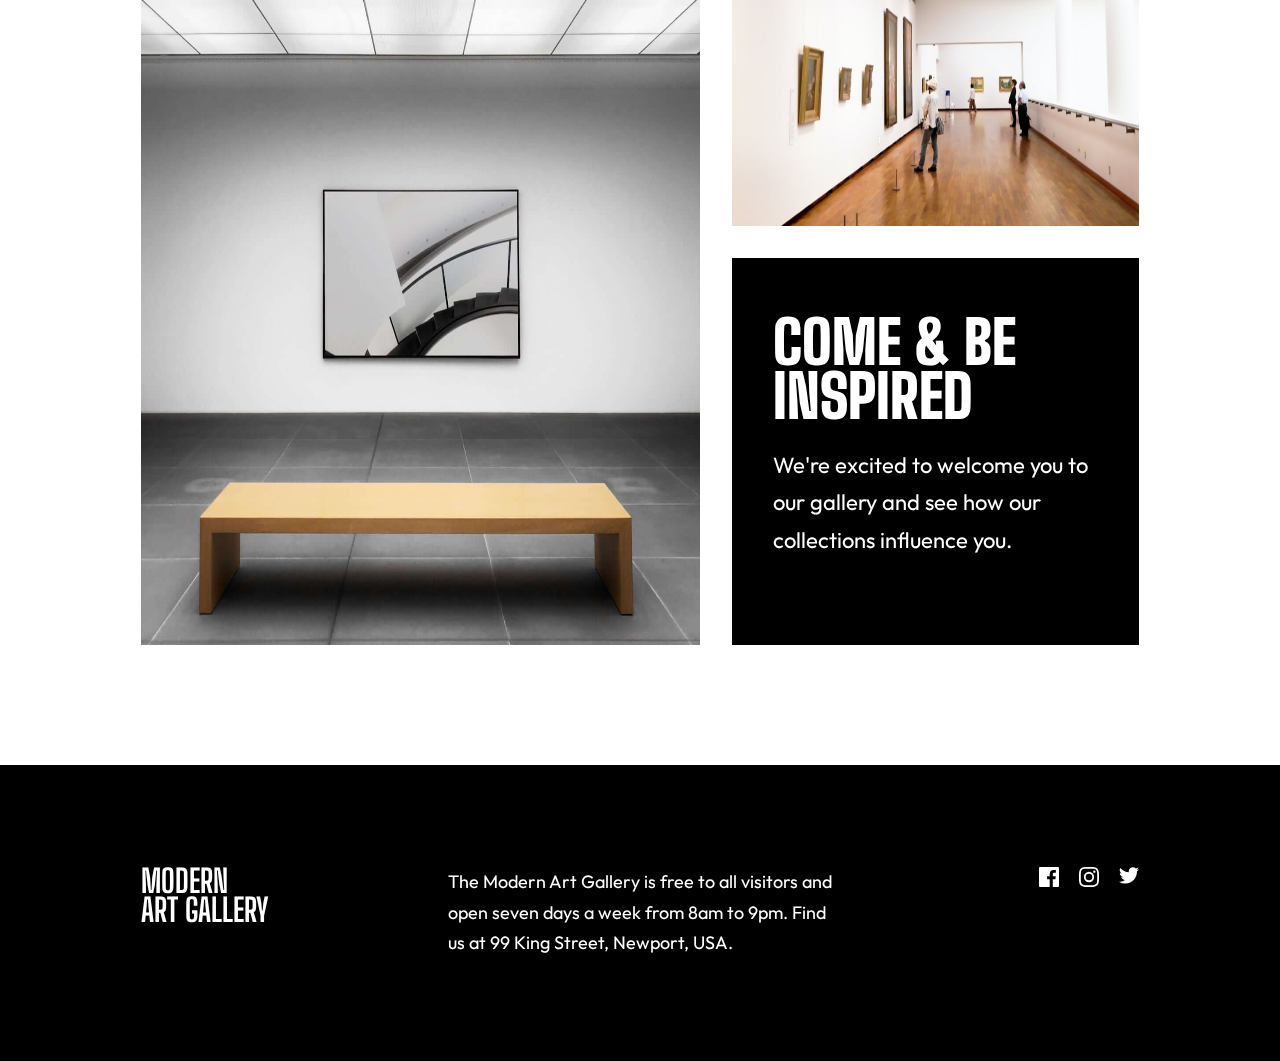
==== commit c7a05eb0: "Added desktop view" ====
--- a/index.html
+++ b/index.html
@@ -10,9 +10,14 @@
 <body>
     <Section class="hero">
         <picture>
+            <source media="(min-width: 1025px)" srcset="/resources/images/desktop/image-hero@2x.jpg">
+            <source media="(min-width: 769px)" srcset="/resources/images/desktop/image-hero.jpg">
+            <source media="(min-width: 598px)" srcset="/resources/images/tablet/image-hero@2x.jpg">
+            <source media="(min-width: 426px)" srcset="/resources/images/tablet/image-hero.jpg">
+            <source media="(min-width: 376px)" srcset="/resources/images/mobile/image-hero@2x.jpg">
             <img class="image" src="/resources/images/mobile/image-hero.jpg" alt="hero_image">
         </picture>
-        <div id="padding" class="container">  
+        <div class="container">  
             <div><h1>Modern<br> Art Gallery</h1></div>
             <div class="content">
                 <p>The arts in the collection of the Modern Art Gallery all started from a spark of inspiration. Will these pieces inspire you? Visit us and find out.</p>
@@ -27,7 +32,14 @@
     <section class="grid">
         <div class="container">
             <div class="box box__1">
-                <img src="/resources/images/mobile/image-grid-1.jpg" alt="art gallery">
+                <picture>
+                    <source media="(min-width: 1025px)" srcset="/resources/images/desktop/image-grid-1@2x.jpg">
+                    <source media="(min-width: 769px)" srcset="/resources/images/desktop/image-grid-1.jpg">
+                    <source media="(min-width: 598px)" srcset="/resources/images/tablet/image-grid-1@2x.jpg">
+                    <source media="(min-width: 426px)" srcset="/resources/images/tablet/image-grid-1.jpg">
+                    <source media="(min-width: 376px)" srcset="/resources/images/mobile/image-grid-1@2x.jpg">
+                    <img src="/resources/images/mobile/image-grid-1.jpg" alt="art gallery">
+                </picture>
             </div>
 
             <div class="box box__2">
@@ -36,11 +48,25 @@
             </div>
 
             <div class="box box__3">
-                <img src="/resources/images/mobile/image-grid-2.jpg" alt="bench">
+                <picture>
+                    <source media="(min-width: 1025px)" srcset="/resources/images/desktop/image-grid-2@2x.jpg">
+                    <source media="(min-width: 769px)" srcset="/resources/images/desktop/image-grid-2.jpg">
+                    <source media="(min-width: 598px)" srcset="/resources/images/tablet/image-grid-2@2x.jpg">
+                    <source media="(min-width: 426px)" srcset="/resources/images/tablet/image-grid-2.jpg">
+                    <source media="(min-width: 376px)" srcset="/resources/images/mobile/image-grid-2@2x.jpg">
+                    <img src="/resources/images/mobile/image-grid-2.jpg" alt="bench">
+                </picture>
             </div>
 
             <div class="box box__4">
-                <img src="/resources/images/mobile/image-grid-3.jpg" alt="people">
+                <picture>
+                    <source media="(min-width: 1025px)" srcset="/resources/images/desktop/image-grid-3@2x.jpg">
+                    <source media="(min-width: 769px)" srcset="/resources/images/desktop/image-grid-3.jpg">
+                    <source media="(min-width: 598px)" srcset="/resources/images/tablet/image-grid-3@2x.jpg">
+                    <source media="(min-width: 426px)" srcset="/resources/images/tablet/image-grid-3.jpg">
+                    <source media="(min-width: 376px)" srcset="/resources/images/mobile/image-grid-3@2x.jpg">
+                    <img src="/resources/images/mobile/image-grid-3.jpg" alt="people">
+                </picture>
             </div>
 
             <div class="box box__5">
--- a/resources/index.css
+++ b/resources/index.css
@@ -11,7 +11,7 @@
 body {
     height: 100vh;
     max-width: 1440px;
-    min-width: 320px;
+    min-width: 375px;
     margin: 0 auto;
 }
 
@@ -91,11 +91,12 @@
     padding: 0 4.5%;
     display: grid;
     grid-template-columns: 1fr;
-    row-gap: 1.5625rem;
+    gap: 1.5625rem;
 }
 
 .box img, .box {
     width: 100%;
+    height: 100%;
 }
 
 .box__2 h2, .box__5 h2 {
@@ -153,10 +154,10 @@
 
 .map {
     position: relative;
-    margin-bottom: -.25rem;
-}
-
-.map image {
+}
+
+picture img{
+    display: block;
     width: 100%;
 }
 
@@ -171,21 +172,13 @@
     margin: 0;
 }
 
-.map .links .left__arrow {
-    background-color: black;
-}
-
-.map .links .text {
+.map .links:hover .text {
     background-color: hsl(25, 56%, 62%);
-}
-
-.map .links:hover .text {
-    background-color: black;
     transition: .3s;
 }
 
 .map .links:hover img {
-    background-color: hsl(25, 56%, 62%);
+    background-color: black;
     transition: .3s;
 }
 
@@ -225,3 +218,239 @@
     fill: hsl(0, 0%, 100%);
     transition: .3s;
 }
+
+@media only screen and (min-width: 426px) {
+    
+    /*index*/ 
+    @media only screen and (min-width: 426px) and (max-width: 599px) {
+        .hero picture .image {
+            object-fit: cover;
+            height: 30rem;
+            position: bottom;
+        }
+    }
+    
+
+    @media only screen and (min-width: 600px) {
+        .hero {
+            display: flex;
+        }
+
+        .hero picture img {
+            min-height: 100vh;
+            min-width: 100%;
+        }
+
+        .hero .container {
+            padding: 20% 5% 20% 0;
+            width: 100%;
+            margin-left: -5%;
+        }
+
+        .hero h1 {
+            font-size: 4.375;
+            margin-top: 0;
+        }
+
+        .hero .content p {
+            margin: 15% 0;
+        }
+    
+   
+        .grid .container {
+            grid-template-columns: 1fr .25fr .40fr .25fr 1fr;
+            grid-template-rows: 1fr 1fr 1fr;
+            grid-template-areas: 
+            "one . two two two"
+            "three three three four four"
+            "three three three five five";
+            gap: .68rem;
+        }
+
+        .box__2 h2 {
+            margin-top: 2rem;
+        }
+
+        .box__1 {
+            grid-area: two;
+        }
+
+        .box__2 {
+            grid-area: one;
+        }
+
+        .box__3 {
+            grid-area: three
+        }
+
+        .box__4 {
+            grid-area: four;
+        }
+
+        .box__5 {
+            grid-area: five;
+            padding: 31% 10%;
+        }   
+    }
+    /*location*/
+
+
+    .map .links {
+        margin-left: 5%;
+    }
+        
+    .address {
+        display: flex;
+        padding: 11.5% 5%;
+    }
+    
+    .address .text {
+     margin-left: 15%;
+    }
+
+    footer {
+        display: flex;
+        justify-content: space-between;
+        padding: 7.5% 5%;
+    }
+
+    footer p, footer .socials {
+        margin-top: 0;
+    }
+
+    footer .socials {
+        display: flex;
+        justify-content: flex-end;
+        width: 40%;
+    }
+
+    footer p {
+        width: 50%;
+    }
+
+    footer h2 {
+        width: 40%;
+    }
+}
+
+@media only screen and (min-width: 769px) {
+    
+    .hero picture .image {
+        width: 500px;
+    }
+
+    .grid .container {
+        padding: 0 11%;
+        gap: 2rem;
+    }
+    
+    .box__2 h2 {
+        margin-top: 20%;
+        font-size: 3.75rem;
+    }
+
+    .box__2 h2 br {
+        display: none;
+    }
+
+    .box__2 p {
+        font-size: 1.375rem;
+        margin-top: 2rem;
+    }
+
+    .box__5 {
+        padding: 14% 10%;
+    }
+
+    .box__5 h2 {
+        font-size: 3.75rem;
+    }
+
+    .box__5 p {
+        font-size: 1.375rem;
+    }
+
+
+    /* location */
+    .map .links {
+        margin-left: 11%;
+    }
+
+    .address {
+        padding: 11.5% 11%;
+    }
+
+    .address h1 {
+        font-size: 4.375rem;
+    }
+
+    .address .text {
+        margin-left: 30%;
+       
+    }
+
+    .address h2 {
+        font-size: 2.25rem;
+    }
+
+    .address p {
+        font-size: 1.375rem;
+    }
+
+    footer {
+        padding: 8% 11%;
+    }
+
+    footer p {
+        font-size: 1.125rem;
+    }
+
+    footer h2 {
+        font-size: 2rem;
+    }
+}
+
+@media only screen and (min-width: 1025px) {
+    .hero {
+        background: linear-gradient(to right, black 50%, white 50%);
+        display: flex;
+        justify-content: center;
+        height: 100vh;
+    }
+
+    .hero picture .image {
+        /*height: 50rem; */
+        height: 100vh;
+        min-height: 100%;
+        width: 33.75rem;
+    }
+    
+    .hero .container {
+        position: absolute;
+        margin: 15%;
+        padding: 0 11.5%;
+        display: flex;
+        justify-content: space-between;
+    }
+
+    .hero h1 {
+        font-size: 4.375;
+        margin-top: 0;
+        font-size: 6rem;
+        mix-blend-mode: difference;
+        color: white;
+    }
+
+    .hero .content {
+        margin: 0;
+        margin: 0 5% 0 0;
+    }
+
+    .hero .content p {
+        margin: 0 0 15% 0;
+        padding: 0;
+        z-index: 999;
+        font-size: 1.375;
+        max-width: 18rem;
+    } 
+}